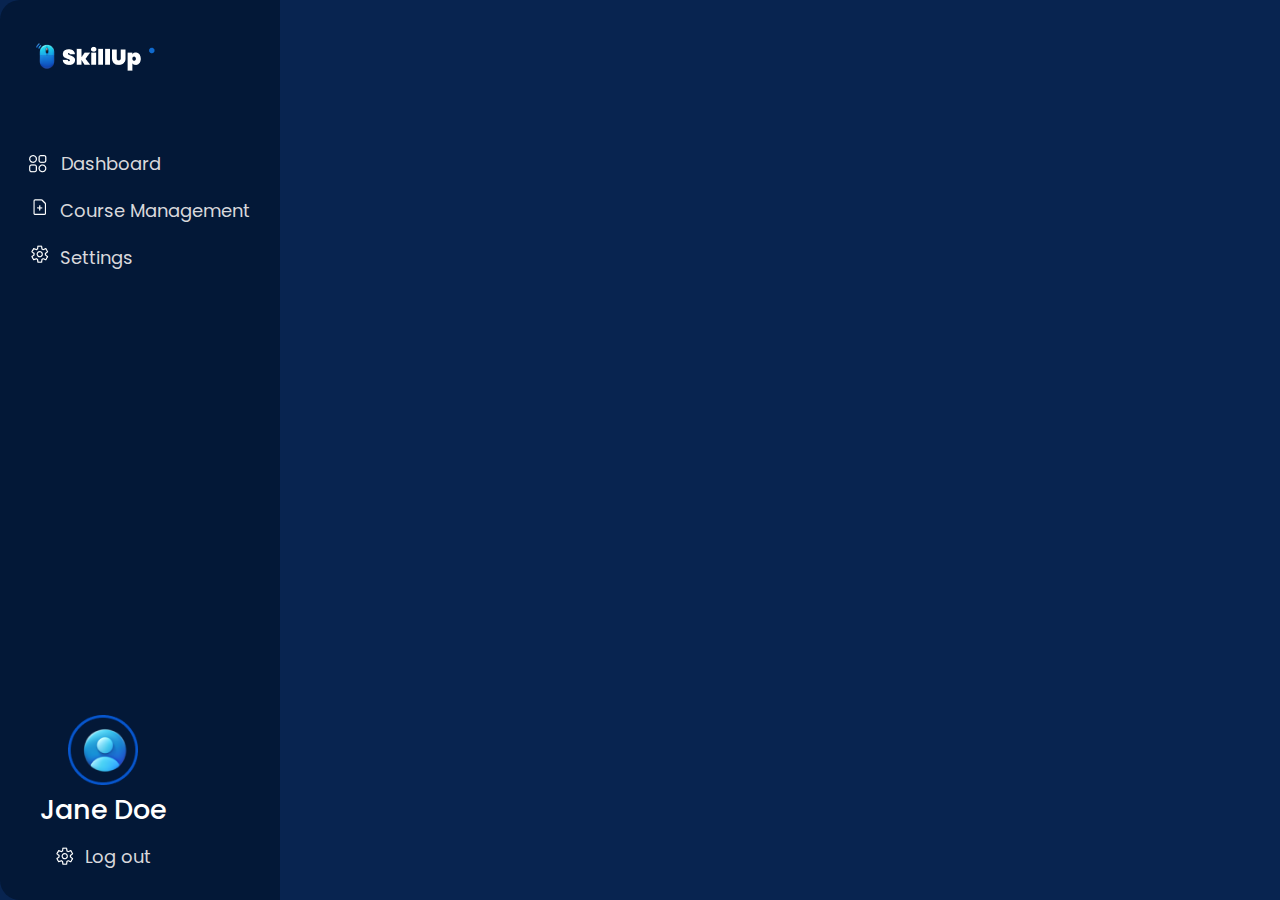
==== pages/coursemgt.html @ 4716b3bf "first commit" ====
<!DOCTYPE html>
<html lang="en">
<head>
    <meta charset="UTF-8">
    <meta name="viewport" content="width=device-width, initial-scale=1.0">
    <title>Course management</title>
    <link rel="stylesheet" href="../styles/coursemgt.css"/>
    <link rel="preconnect" href="https://fonts.googleapis.com">
    <link rel="preconnect" href="https://fonts.gstatic.com" crossorigin>
    <link href="https://fonts.googleapis.com/css2?family=Poppins:wght@200;300;400;500;600;700;800&family=Roboto&display=swap" rel="stylesheet">
</head>
<body>
    <div class="sidebar">
        <div>
        <img src="../assets/coursemgtassets/Logo.png" class="logoimage">
        </div>
            <ul>
              <li>
                <a href="#" class="da">
                  <img src="../assets/coursemgtassets/Folder.png" alt="dashboard" class="dash">Dashboard
                </a>
              </li>
              <li>
                <a href="#">
                  <img src="../assets/coursemgtassets/Add.png" alt="course management">Course Management
                </a>
              </li>
              <li>
                <a href="#">
                  <img src="../assets/coursemgtassets/Settings.png" alt="Image 3">Settings
                </a>
              </li>
            </ul>
            <div class="side-profile">
              <img src="../assets/coursemgtassets/User.png">
              <p>Jane Doe</p>
              <a href="#">
                <img src="../assets/coursemgtassets/Settings.png" alt="log out" class="log-out">Log out
              </a>
            </div>
          </div>
</body>
<script src="./course.js"></script>
</html>
---- styles/coursemgt.css ----
body {
    margin: 0;
    padding: 0;
    box-sizing: border-box;
    font-family: 'Poppins', sans-serif;
  }
 
  .logoimage{
    margin: auto;
    padding-left: 30px;
    padding-top: 40px;
  }

  .dash{
    margin-bottom: -7px;
    margin-left: -5px;
  }

  .sidebar ul {
    list-style: none;
    padding: 0;
    margin-top: 60px;
    margin-left: 20px;
  }
  .sidebar li {
    font-size: 18px;
    font-weight: 400;
    display: flex;
    align-items: center;
  }
  .sidebar li a {
    display: inline-block;
    padding: 10px;
    text-decoration: none;
    color: #D9D8DC;
  }
  .sidebar li img {
    display: inline-block;
    margin-right: 10px;
  }
  .content {
    margin-left: 200px;
    padding: 20px;
  }
  .sidebar li:hover {
    background: #197ED2;
    border-radius: 10px;
    width: 250px;
  }
  .sidebar li.active {
    background: #197ED2;
  }
.side-profile {
    text-align: center;
    position: absolute;
    bottom: 30px;
    left: 120px;
}

.side-profile img{
    width: 70px;
    height: 70px;
    margin-left: -80px;
}
.side-profile p{
    font-size: 27px;
    line-height: 36px;
    font-weight: 500;
    color: #FFFFFF;
    margin-left: -80px;
    margin-bottom: 15px;
}
.side-profile a{
    color: #D9D8DC;
    text-decoration: none;
    font-size: 18px;
}
.side-profile .log-out{
    width: 30px;
    height: 20px;
    padding-right: 10px;
    padding-top: 0px;
    margin-bottom: -3px;
}
.footer {
    margin-top: 20px;
    background: #00213C;
    position: fixed;
    bottom: 0px;
    width: 100%;
    height: 100px;
}

.footericon{
background: #0F2B55;
}

.footericon1{
    position: fixed;
    bottom: 10px;
    left: 50px;
}

.footericon2{
    position: fixed;
    bottom: 10px;
    left: 160px;
}

.footericon3{
    position: fixed;
    bottom: 10px;
    left: 270px;
}

.footericon4{
    position: fixed;
    bottom: 10px;
    left: 380px;
}

.footer img {
    margin-bottom: 10px;
    background: #0F2B55;
    border-radius: 7px;
    width: 50px;
    height: 50px;
}

.footer img:hover {
    background: #197ED2;
    border-radius: 7px;
    border-width: 200px;
}
.footer img.active {
    background: #197ED2;
}

/* mobile ---------------------------------------------------------------------------------------------------------*/
@media screen and (min-width:60px) and (max-width:768px){
    .sidebar{
        display: none;
        position: relative;
            top: 0;
            left: 0;
            width: 0;
}



}

/* laptop -----------------------------------------------------------------------------------------------------------*/
@media screen and (min-width:769px) and (max-width:3000px){

    body {
        margin: 0;
        padding: 0;
        box-sizing: border-box;
        font-family: 'Poppins', sans-serif;
      }    

    .footer{
        display: none;
    }

    .sidebar {
        position: fixed;
        top: 0;
        left: 0;
        width: 280px;
        height: 100%;
        background: #031837;
        border-bottom-left-radius: 20px;
        border-top-left-radius: 20px;
      }

      *{
        margin: 0px;
        padding: 0px;
        box-sizing: border-box;
    }
    
    body{
        background: #082450;
        margin-bottom: 70px;
    }
    
    .container{
        background: #082450;
        width: 100%;
        height: 100%;
        font-family: 'Poppins', sans-serif;
        color: #FFF;
    }

    .coursemgt{
        display: block;
        font-size: 29px;
        font-family: Poppins;
        font-weight: 500;
        margin-left: 38px;
        margin-top: 50px;
    }
    
    .skillup{
        display: none;
    }
    
    .bluedot{
        display: none;
    }
    
    .mouse{
        display: none;
    }
    
    .logo{
       display: none;
    }
    
    .user{
       display: none;
    }
    
    .notify{
        position: absolute;
        top: 48px;
        right: 60px;
        height: 50px;
        width: 50px;
    }
}
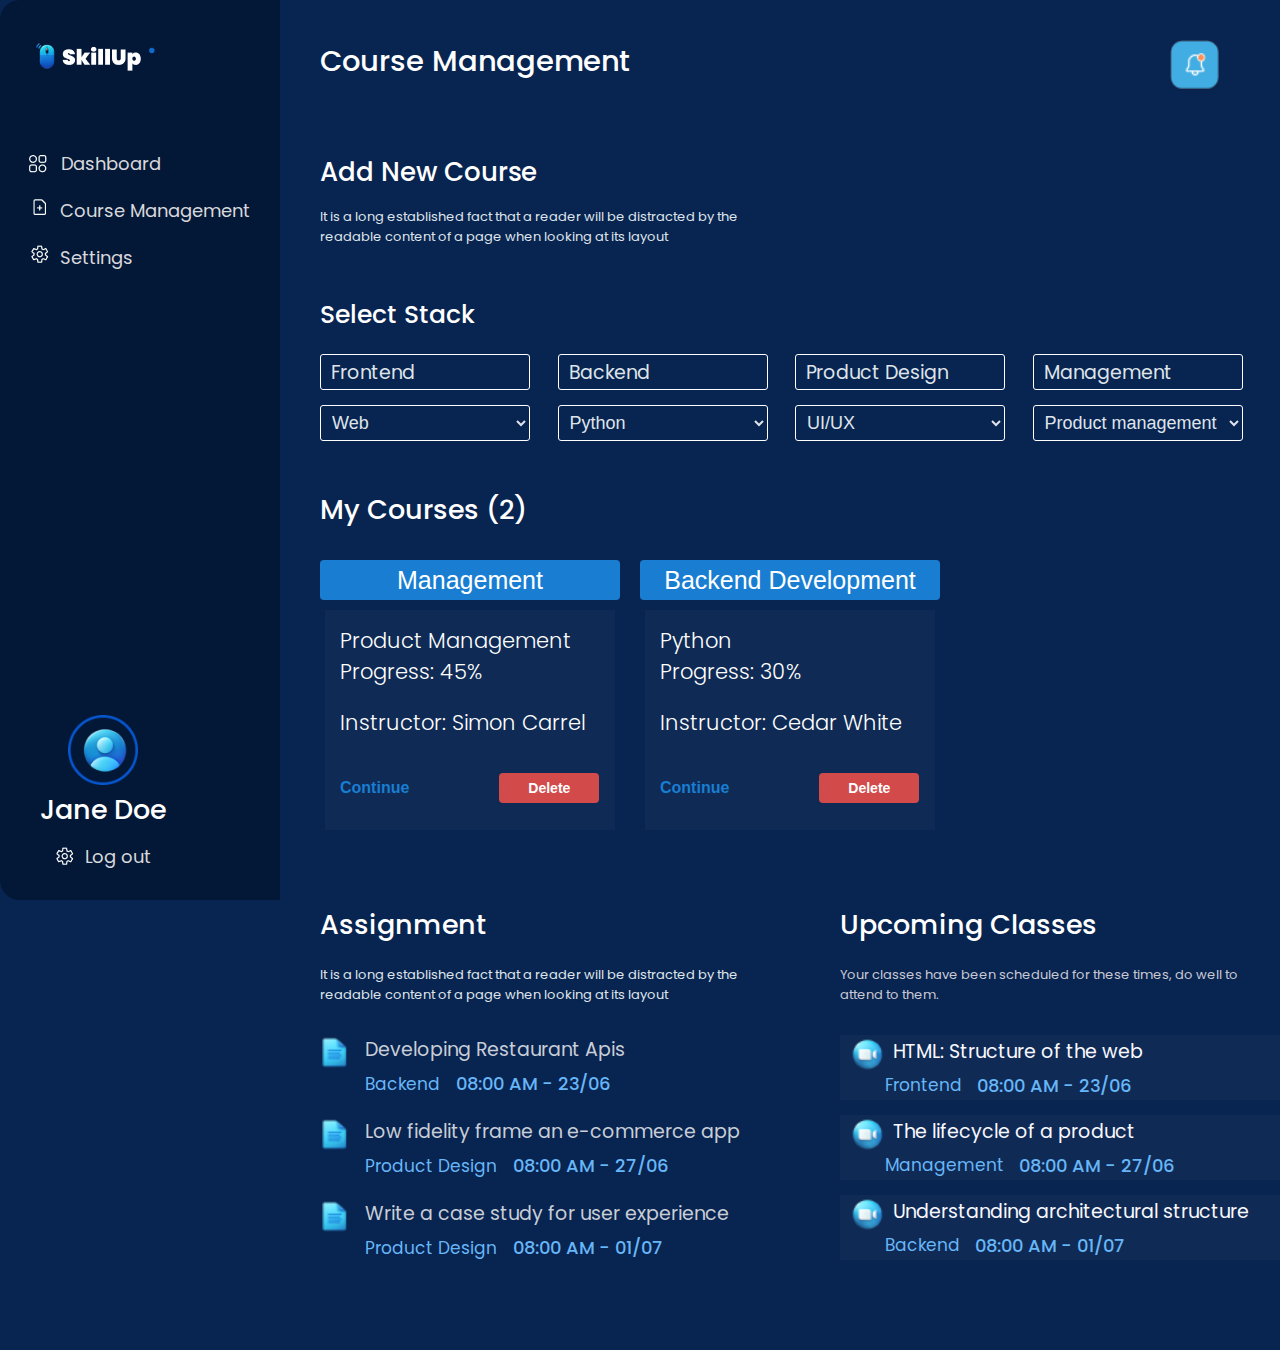
==== commit 9decd9ba: "made changes to dashboard and course management" ====
--- a/pages/coursemgt.html
+++ b/pages/coursemgt.html
@@ -16,12 +16,12 @@
         </div>
             <ul>
               <li>
-                <a href="#" class="da">
+                <a href="../pages/dashboard.html" class="da">
                   <img src="../assets/coursemgtassets/Folder.png" alt="dashboard" class="dash">Dashboard
                 </a>
               </li>
               <li>
-                <a href="#">
+                <a href="../pages/coursemgt.html">
                   <img src="../assets/coursemgtassets/Add.png" alt="course management">Course Management
                 </a>
               </li>
@@ -39,6 +39,135 @@
               </a>
             </div>
           </div>
+
+          <div class="container">
+            <div class="logo1">
+              <img src="../assets/coursemgtassets/Mouseall.png" class="mouse1"/><p class="skillup1">SkillUp <img src="../assets/coursemgtassets/Bluedot.png" class="bluedot1"/></p>
+          </div>
+          <img src="../assets/coursemgtassets/User.png" class="user1"/>
+            <img src="../assets/coursemgtassets/Notifyall.png" class="notify"/>
+            <p class="coursemgt">Course Management</p>
+            <p class="add">Add New Course</p>
+            <p class="itis">It is a long established fact that a reader will be
+              distracted by the readable content of a page when looking at its layout
+            </p>
+            <p class="select">Select Stack</p>
+            <div class="selectcon">
+                <div class="front1">
+                  <div class="frontend1" id="selectheaders"><p>Frontend</p></div>
+                  <div class="option1" id="option1">
+                    <select>
+                      <option value="004">Web</option>
+                      <option value="003">Mobile</option>
+                    </select></div>
+                </div>
+                <div class="back1">
+                  <div class="backend1" id="selectheaders"><p>Backend</p></div>
+                  <div class="option2" id="option1">
+                    <select>
+                      <option value="008">Python</option>
+                      <option value="007">Node js</option>
+                    </select></div>
+                </div>
+                <div class="pro1">
+                  <div class="product1" id="selectheaders"><p>Product Design</p></div>
+                  <div class="option3" id="option1">
+                    <select>
+                      <option value="001">UI/UX</option>
+                      <option value="002">Design Ops</option>
+                    </select></div>
+                </div>
+                <div class="man1">
+                  <div class="manage1" id="selectheaders"><p>Management</p></div>
+                  <div class="option4" id="option1">
+                    <select>
+                      <option value="005">Product management</option>
+                      <option value="006">Project management</option>
+                    </select></div>
+                </div>
+            </div>
+
+            <p class="my">My Courses (2)</p>
+
+            <div class="mycon">
+              <div class="mgt">
+                <button class="management"><p>Management</p></button>
+
+                <div class="promgtcon">
+                  <p class="p">Product Management</p>
+                  <p class="pr">Progress: 45%</p>
+                  <p class="instructor">Instructor: Simon Carrel</p>
+                  <div class="condel">
+                    <button class="continue">Continue</button>
+                    <button class="delete">Delete</button>
+                  </div>
+                </div>
+              </div>
+
+              <div class="back">
+                <button class="backend"><p>Backend Development</p></button>
+
+                <div class="backenddevcon">
+                  <p class="p">Python</p>
+                  <p class="pr">Progress: 30%</p>
+                  <p class="instructor">Instructor: Cedar White</p>
+                  <div class="condel">
+                    <button class="continue">Continue</button>
+                    <button class="delete">Delete</button>
+                  </div>
+                </div>
+              </div>
+            </div>
+
+            <div class="assignup">
+              <div class="assignmentcon">
+                  <p class="assignment">Assignment</p>
+                  <p class="itis">It is a long established fact that a reader will be
+                    distracted by the readable content of a page when looking at its layout
+                  </p>
+
+                  <div class="assigncon">
+                  <p class="assignmentbig"><img src="../assets/coursemgtassets/Document.png" class="doc"/>Developing Restaurant Apis</p>
+                  <p class="assignmentsmall">Backend <span class="time"> 08:00 AM - 23/06</span></p>
+                  
+                  <p class="assignmentbig"><img src="../assets/coursemgtassets/Document.png" class="doc"/>Low fidelity frame an e-commerce app</p>
+                  <p class="assignmentsmall">Product Design <span class="time"> 08:00 AM - 27/06</span></p>
+                 
+                  <p class="assignmentbig"><img src="../assets/coursemgtassets/Document.png" class="doc"/>Write a case study for user experience</p>
+                  <p class="assignmentsmall">Product Design <span class="time"> 08:00 AM - 01/07</span></p>
+                  </div>  
+              </div>
+
+              <d class="upcomingcon">
+                <p class="upcoming">Upcoming Classes</p>
+                <p class="your">Your classes have been scheduled for these times, do well to attend to them.
+                </p>
+
+                <div class="upcons">
+                <p class="upcomingbig"><img src="../assets/coursemgtassets/Zoom.png" class="zoom"/>HTML: Structure of the web</p>
+                <p class="upcomingsmall">Frontend <span class="time"> 08:00 AM - 23/06</span></p>
+                </div>
+
+                <div class="upcons">
+                <p class="upcomingbig"><img src="../assets/coursemgtassets/Zoom.png" class="zoom"/>The lifecycle of a product</p>
+                <p class="upcomingsmall">Management <span class="time"> 08:00 AM - 27/06</span></p>
+                </div>
+
+                <div class="upcons">
+                <p class="upcomingbig"><img src="../assets/coursemgtassets/Zoom.png" class="zoom"/>Understanding architectural structure</p>
+                <p class="upcomingsmall">Backend <span class="time"> 08:00 AM - 01/07</span></p>
+                </div>
+            </div>
+          </div>
+          </div>
+
+          <footer class="footer">
+            <img src="../assets/coursemgtassets/Rectangle 103.png"/>
+            <div class="footericon1"><a href="#"><img src="../assets/coursemgtassets/Folder.png" alt="dashboard"></div>
+            <div class="footericon2"><a href="#"><img src="../assets/coursemgtassets/Add.png" alt="course management"></div>
+            <div class="footericon3"><a href="#"><img src="../assets/coursemgtassets/Settings.png" alt="settings"></div>
+            <div class="footericon4"><a href="#"><img src="../assets/coursemgtassets/Onoff.png" alt="log out"></div>
+          </footer>
 </body>
 <script src="./course.js"></script>
 </html>--- a/styles/coursemgt.css
+++ b/styles/coursemgt.css
@@ -1,170 +1,36 @@
-body {
-    margin: 0;
-    padding: 0;
-    box-sizing: border-box;
-    font-family: 'Poppins', sans-serif;
-  }
- 
-  .logoimage{
-    margin: auto;
-    padding-left: 30px;
-    padding-top: 40px;
-  }
-
-  .dash{
-    margin-bottom: -7px;
-    margin-left: -5px;
-  }
-
-  .sidebar ul {
-    list-style: none;
-    padding: 0;
-    margin-top: 60px;
-    margin-left: 20px;
-  }
-  .sidebar li {
-    font-size: 18px;
-    font-weight: 400;
-    display: flex;
-    align-items: center;
-  }
-  .sidebar li a {
-    display: inline-block;
-    padding: 10px;
-    text-decoration: none;
-    color: #D9D8DC;
-  }
-  .sidebar li img {
-    display: inline-block;
-    margin-right: 10px;
-  }
-  .content {
-    margin-left: 200px;
-    padding: 20px;
-  }
-  .sidebar li:hover {
-    background: #197ED2;
-    border-radius: 10px;
-    width: 250px;
-  }
-  .sidebar li.active {
-    background: #197ED2;
-  }
-.side-profile {
-    text-align: center;
-    position: absolute;
-    bottom: 30px;
-    left: 120px;
-}
-
-.side-profile img{
-    width: 70px;
-    height: 70px;
-    margin-left: -80px;
-}
-.side-profile p{
-    font-size: 27px;
-    line-height: 36px;
-    font-weight: 500;
-    color: #FFFFFF;
-    margin-left: -80px;
-    margin-bottom: 15px;
-}
-.side-profile a{
-    color: #D9D8DC;
-    text-decoration: none;
-    font-size: 18px;
-}
-.side-profile .log-out{
-    width: 30px;
-    height: 20px;
-    padding-right: 10px;
-    padding-top: 0px;
-    margin-bottom: -3px;
-}
-.footer {
-    margin-top: 20px;
-    background: #00213C;
-    position: fixed;
-    bottom: 0px;
-    width: 100%;
-    height: 100px;
-}
-
-.footericon{
-background: #0F2B55;
-}
-
-.footericon1{
-    position: fixed;
-    bottom: 10px;
-    left: 50px;
-}
-
-.footericon2{
-    position: fixed;
-    bottom: 10px;
-    left: 160px;
-}
-
-.footericon3{
-    position: fixed;
-    bottom: 10px;
-    left: 270px;
-}
-
-.footericon4{
-    position: fixed;
-    bottom: 10px;
-    left: 380px;
-}
-
-.footer img {
-    margin-bottom: 10px;
-    background: #0F2B55;
-    border-radius: 7px;
-    width: 50px;
-    height: 50px;
-}
-
-.footer img:hover {
-    background: #197ED2;
-    border-radius: 7px;
-    border-width: 200px;
-}
-.footer img.active {
-    background: #197ED2;
-}
-
-/* mobile ---------------------------------------------------------------------------------------------------------*/
-@media screen and (min-width:60px) and (max-width:768px){
-    .sidebar{
-        display: none;
-        position: relative;
-            top: 0;
-            left: 0;
-            width: 0;
-}
-
-
-
-}
-
-/* laptop -----------------------------------------------------------------------------------------------------------*/
-@media screen and (min-width:769px) and (max-width:3000px){
-
-    body {
-        margin: 0;
-        padding: 0;
+   *{
+        margin: 0px;
+        padding: 0px;
         box-sizing: border-box;
+    }
+    
+    body{
+        background: #082450;
+        margin-bottom: 70px;
         font-family: 'Poppins', sans-serif;
-      }    
-
-    .footer{
-        display: none;
-    }
-
-    .sidebar {
+    }
+    
+    .container{
+        background: #082450;
+        width: 100%;
+        height: 100%;
+        font-family: 'Poppins', sans-serif;
+        color: #FFF;
+        padding-left: 320px;
+    }
+    
+      .logoimage{
+        margin: auto;
+        padding-left: 30px;
+        padding-top: 40px;
+      }
+    
+      .dash{
+        margin-bottom: -7px;
+        margin-left: -5px;
+      }
+
+      .sidebar {
         position: fixed;
         top: 0;
         left: 0;
@@ -174,60 +40,836 @@
         border-bottom-left-radius: 20px;
         border-top-left-radius: 20px;
       }
-
-      *{
+    
+      .sidebar ul {
+        list-style: none;
+        padding: 0;
+        margin-top: 60px;
+        margin-left: 20px;
+      }
+      .sidebar li {
+        font-size: 18px;
+        font-weight: 400;
+        display: flex;
+        align-items: center;
+      }
+      .sidebar li a {
+        display: inline-block;
+        padding: 10px;
+        text-decoration: none;
+        color: #D9D8DC;
+      }
+      .sidebar li img {
+        display: inline-block;
+        margin-right: 10px;
+      }
+      .sidebar li:hover {
+        background: #197ED2;
+        border-radius: 10px;
+        width: 250px;
+      }
+      .sidebar li.active {
+        background: #197ED2;
+      }
+    .side-profile {
+        text-align: center;
+        position: absolute;
+        bottom: 30px;
+        left: 120px;
+    }
+    
+    .side-profile img{
+        width: 70px;
+        height: 70px;
+        margin-left: -80px;
+    }
+    .side-profile p{
+        font-size: 27px;
+        line-height: 36px;
+        font-weight: 500;
+        color: #FFFFFF;
+        margin-left: -80px;
+        margin-bottom: 15px;
+    }
+    .side-profile a{
+        color: #D9D8DC;
+        text-decoration: none;
+        font-size: 18px;
+    }
+    .side-profile .log-out{
+        width: 30px;
+        height: 20px;
+        padding-right: 10px;
+        padding-top: 0px;
+        margin-bottom: -3px;
+    }
+
+    .footer{
+        display: none;
+    }
+    
+    .skillup{
+        display: none;
+    }
+    
+    .bluedot{
+        display: none;
+    }
+    
+    .mouse{
+        display: none;
+    }
+    
+    .logo{
+       display: none;
+    }
+    
+    .user{
+       display: none;
+    }
+
+
+    .logoimage1{
+        display: none;
+    }
+    .user1{
+        display: none;
+    }
+
+    .skillup1{
+        display: none;
+    }
+    
+    .bluedot1{
+       display: none;
+    }
+    
+    .mouse1{
+        display: none;
+    }
+    
+    .logo1{
+        display: none;
+    }
+    
+    .notify{
+        position: absolute;
+        top: 40px;
+        right: 60px;
+        height: 50px;
+        width: 50px;
+    }
+
+    .coursemgt{
+        display: block;
+        font-size: 29px;
+        font-weight: 500;
+        margin-top: 40px;
+    }
+
+    .add{
+        font-size: 26px;
+        font-weight: 500;
+        margin-top: 70px;
+    }
+
+    .select{
+        display: block;
+        font-size: 25px;
+        font-weight: 500;
+        margin-top: 29px;
+        margin-bottom: 20px;
+    }
+
+    #selectheaders{
+        width: 210px;
+        height: 36px;
+        border-radius: 3px;
+        border: 1px solid #FFF;
+        font-size: 19px;
+        font-weight: 400;
+        color: #DFE4EB;
+        display: flex;
+        align-items: center;
+        padding-left: 10px;
+    }
+
+    .selectcon{
+        display: grid;
+        grid-template-columns: 1fr 1fr 1fr 1fr;
+        width: 950px;
+    }
+
+    #option1{
+        display: flex;
+        width: 210px;
+        height: 35px;
+        border-radius: 3px;
+        margin-top: 15px;
+        margin-bottom: 40px;
+    }
+
+    select{
+        width: 210px;
+        height: 36px;
+        background: #082450;
+        border: 1px solid #FFF;
+        color: #DFE4EB;
+        border-radius: 3px;
+        font-size: 18px;
+        font-weight: 100;
+        padding-left: 7px;
+    }
+
+    .my{
+        font-size: 27px;
+        font-weight: 500;
+        margin-top: 10px;
+    }
+
+    .mycon{
+        display: flex;
+        gap: 20px;
+    }
+
+    .management{
+        width: 300px;
+        height: 40px;
+        border-radius: 4px;
+        background: #197ED2;
+        font-size: 25px;
+        font-weight: 500;
+        color: #FFF;
+        border: none;
+        margin-top: 30px;
+    }
+
+    .backend{
+        width: 300px;
+        height: 40px;
+        border-radius: 4px;
+        background: #197ED2;
+        font-size: 25px;
+        font-weight: 500;
+        color: #FFF;
+        border: none;
+        margin-top: 30px;
+    }
+
+    .promgtcon{
+        width: 290px;
+        height: 220px;
+        background: #0F2B55;
+        margin-left: 5px;
+        font-size: 21px;
+        font-weight: 300;
+        padding-left: 15px;
+        padding-top: 15px;
+        color: #FFF;
+        margin-top: 10px;
+    }
+
+    .backenddevcon{
+        width: 290px;
+        height: 220px;
+        background: #0F2B55;
+        margin-left: 5px;
+        font-size: 21px;
+        font-weight: 300;
+        padding-left: 15px;
+        padding-top: 15px;
+        color: #FFF;
+        margin-top: 10px;
+    }
+
+    .instructor{
+        margin-top: 20px;
+    }
+
+    .condel{
+        display: flex;
+        gap: 80px;
+        margin-top: 35px;
+        margin-right: 0px;
+    }
+
+    .continue{
+        color: #197ED2;
+        font-size: 16px;
+        font-weight: 600;
+        border: none;
+        background: #0F2B55;
+    }
+
+    .delete{
+        color: #FFF;
+        font-size: 14px;
+        font-weight: 600;
+        border-radius: 4px;
+        background: #D24A4A;
+        border: none;
+        border-radius: 4px;
+        width: 100px;
+        height: 30px;
+        margin-left: 10px;
+    }
+
+    .assignmentcon{
+        width: 465px;
+        height: 360px;
+    border-radius: 12px;
+    border: none;
+    margin-top: 45px;
+    margin-left: 0px;
+    }
+
+    .assignment{
+        font-size: 27px;
+        font-weight: 500;
+        margin-left: 0px;
+        margin-top: 30px;
+        margin-bottom: 20px;
+    }
+
+    .upcoming{
+        font-size: 27px;
+        font-weight: 500;
+        margin-left: 0px;
+        margin-top: 75px;
+    }
+
+    .doc{
+        height: 35px;
+        width: 60px;
+    }
+    
+    .upcomingbig{
+    flex-shrink: 0;
+    color:#F9F8FF;
+    font-size: 19px;
+    margin-left: 10px;
+    display: flex;
+    }
+    
+    .upcomingsmall{
+        margin-left: 45px;
+        display: flex;
+    align-items: center;
+    font-size: 17px;
+    color: #67B6F8;
+    }
+
+    .zoom{
+        margin-right: 8px;
+        width: 35px;
+        height: 35px;
+    }
+
+    .assignmentbig{
+        flex-shrink: 0;
+        color: rgba(255, 255, 255, 0.78);
+        font-size: 19px;
+        margin-left: 10px;
+        display: flex;
+        }
+        
+        .assignmentsmall{
+            margin-left: 70px;
+            display: flex;
+        align-items: center;
+        gap: 6.261px;
+        font-size: 17px;
+        color: #67B6F8;
+        margin-bottom: 20px;
+        }
+
+    .your{
+        font-size: 13px;
+        width: 440px;
+    height: 40px;
+    color: #C9C9D4;
+    font-size: 13px;
+    margin-top: 5px;
+    text-align: left;
+    margin-bottom: 15px;
+    }
+
+    .itis{
+        width: 450px;
+        height: 60px;
+        color: #C9C9D4;
+        font-size: 13px;
+        margin-top: 10px;
+        text-align: left;
+        margin-bottom: 10px;
+        color: #DFE4EB;
+        margin-top: 15px;
+        }
+    
+    .time{
+        font-weight: 500;
+        margin-left: 15px;
+        font-size: 18px;
+    }
+
+    .assigncon .time{
+        margin-left: 10px;
+    }
+
+    .assignup{
+        display: flex;
+        gap: 60px;
+    }
+
+    .upcons{
+        background: #0F2B55;
+        height: 65px;
+        display: flex;
+        flex-direction: column;
+        justify-content: center;
+    }
+
+    .upcomingcon{
+        display: flex;
+        flex-direction: column;
+        gap: 15px;
+        margin-bottom: 20px;
+        margin-left: 0px;
+    }
+
+    .assigncon{
+        margin-left: -25px;
+    }
+
+/* mobile ---------------------------------------------------------------------------------------------------------*/
+@media screen and (min-width:1px) and (max-width:425px){
+*{
+    margin: 0px;
+    padding: 0px;
+    box-sizing: border-box;
+}
+
+body{
+    background: #031837;
+    background: red;
+    width: 100%;
+}
+
+.container{
+    background: #031837;
+    width: 100%;
+    height: 100%;
+    font-family: 'Poppins', sans-serif;
+    color: #FFF;
+    padding-left: 15px;
+    padding-bottom: 100px;
+    overflow-x: hidden;
+}
+
+.sidebar{
+    display: none;
+}
+
+.skillup1{
+    font-size: 26px;
+    font-weight: 800;
+    position: absolute;
+    top: 41px;
+    left: 45px;
+    display: block;
+}
+
+.bluedot1{
+    position: absolute;
+    top: 6px;
+    left: 104px;
+    width: 8.478px;
+    height: 8.478px;
+    display: block;
+}
+
+.mouse1{
+    width: 40px;
+    height: 40px;
+    display: block;
+    margin-left: -25px;
+}
+
+.logo1{
+    display: flex;
+    align-items: center;
+    width: 155px;
+    padding: 38px 9px 0px 0px;
+    margin-left: 15px;
+    gap: 3.913px;
+}
+
+.user1{
+    position: absolute;
+    top: 35px;
+    right: 95px;
+    height: 50px;
+    width: 50px;
+    display: block;
+}
+
+.notify{
+    position: absolute;
+    top: 35px;
+    right: 10px;
+    height: 50px;
+    width: 50px;
+}
+
+.coursemgt{
+    display: block;
+    font-size: 29px;
+    font-weight: 500;
+    margin-top: 90px;
+    width: 80%;
+}
+
+.footer{
+    margin-top: 20px;
+    background: #00213C;
+    position: fixed;
+    bottom: 0px;
+    width: 100%;
+    height: 100px;
+    overflow-x: hidden;
+    margin-right: 0px;
+    margin-left: 0px;
+    display: flex;
+    justify-content: space-around;
+    align-items: center;
+}
+
+.footericon{
+background: #0F2B55;
+}
+
+.footer img {
+    background: #0F2B55;
+    border-radius: 7px;
+    width: 40px;
+    height: 40px;
+    margin-left: -20px;
+}
+
+.footer img:hover {
+    background: #197ED2;
+    border-radius: 7px;
+    border-width: 200px;
+}
+.footer img.active {
+    background: #197ED2;
+}
+
+
+.add{
+    margin-top: 30px;
+    width: 60%;
+}
+
+.itis{
+    width: 100%;
+    height: 60px;
+    color: #C9C9D4;
+    font-size: 13px;
+    margin-top: 10px;
+    text-align: left;
+    margin-bottom: 10px;
+    color: #DFE4EB;
+    margin-top: 15px;
+    }
+
+.select{
+    width: 40%;
+}
+
+.selectcon{
+    display: grid;
+    grid-template-columns: 1fr;
+    width: 100%;
+    margin: auto;
+}
+
+#selectheaders{
+    width: 70%;
+    height: 36px;
+    border-radius: 3px;
+    border: 1px solid #FFF;
+    font-size: 19px;
+    font-weight: 400;
+    color: #DFE4EB;
+    display: flex;
+    align-items: center;
+    padding-left: 10px;
+}
+
+select{
+    background: #031837;
+    width: 100%;
+}
+
+#option1{
+    display: flex;
+    width: 70%;
+    height: 35px;
+    border-radius: 3px;
+    margin-top: 15px;
+    margin-bottom: 40px;
+}
+
+.my{
+    margin-top: 20px;
+}
+
+.mycon{
+    margin: auto;
+    display: grid;
+    grid-template-columns: 1fr;
+    width: 100%;
+}
+
+.management{
+    width: 85%;
+    height: 40px;
+    border-radius: 4px;
+    background: #197ED2;
+    font-size: 25px;
+    font-weight: 500;
+    color: #FFF;
+    border: none;
+    margin-top: 30px;
+}
+
+.backend{
+    width: 85%;
+    height: 40px;
+    border-radius: 4px;
+    background: #197ED2;
+    font-size: 25px;
+    font-weight: 500;
+    color: #FFF;
+    border: none;
+    margin-top: 30px;
+}
+
+.promgtcon{
+    width: 80%;
+    height: 200px;
+    background: #0F2B55;
+    margin-left: 10px;
+    font-size: 21px;
+    font-weight: 300;
+    padding-left: 15px;
+    padding-top: 15px;
+    color: #FFF;
+    margin-top: 10px;
+}
+
+.backenddevcon{
+    width: 80%;
+    height: 200px;
+    background: #0F2B55;
+    margin-left: 10px;
+    font-size: 21px;
+    font-weight: 300;
+    padding-left: 15px;
+    padding-top: 15px;
+    color: #FFF;
+    margin-top: 10px;
+}
+
+.condel{
+    display: flex;
+    gap: 80px;
+    margin-top: 35px;
+    margin-right: 18px;
+    justify-content: space-between;
+}
+
+.assignment{
+    width: 50%;
+}
+
+.assignup{
+    display: block;
+}
+
+.upcomingcon{
+    margin-left: 0px;
+    margin-top: -50px;
+    width: 100%;
+}
+
+.upcons{
+   width: 450px;
+   height: 80px;
+   width: 98%;
+}
+
+.assignmentcon{
+margin-top: 60px;
+width: 100%;
+height: 100%;
+}
+
+.your{
+    width: 100%;
+}
+}
+
+/* tablet ---------------------------------------------------------------------------------------------------------*/
+@media screen and (min-width:426px) and (max-width:768px){
+    *{
         margin: 0px;
         padding: 0px;
         box-sizing: border-box;
     }
     
     body{
-        background: #082450;
-        margin-bottom: 70px;
+        background: #031837;
     }
     
     .container{
-        background: #082450;
+        background: #031837;
         width: 100%;
         height: 100%;
         font-family: 'Poppins', sans-serif;
         color: #FFF;
-    }
-
-    .coursemgt{
-        display: block;
-        font-size: 29px;
-        font-family: Poppins;
-        font-weight: 500;
-        margin-left: 38px;
-        margin-top: 50px;
+        padding-left: 20px;
+        padding-bottom: 100px;
+    }
+    
+    .sidebar{
+        display: none;
     }
     
     .skillup{
-        display: none;
+        font-size: 26px;
+        font-weight: 800;
+        position: absolute;
+        top: 41px;
+        left: 55px;
     }
     
     .bluedot{
-        display: none;
+        position: absolute;
+        top: 6px;
+        left: 104px;
+        width: 8.478px;
+        height: 8.478px;
+        flex-shrink: 0;
     }
     
     .mouse{
-        display: none;
+        width: 40px;
+        height: 40px;
     }
     
     .logo{
-       display: none;
+        display: flex;
+        align-items: center;
+        width: 155px;
+        padding: 38px 9px 0px 0px;
+        margin-left: 15px;
+        gap: 3.913px;
     }
     
     .user{
-       display: none;
+        position: absolute;
+        top: 34px;
+        right: 1px;
+        height: 50px;
+        width: 50px;
     }
     
     .notify{
         position: absolute;
-        top: 48px;
-        right: 60px;
+        top: 35px;
+        right: 20px;
         height: 50px;
         width: 50px;
     }
-}+    
+    .footer{
+        margin-top: 20px;
+        background: #00213C;
+        position: fixed;
+        bottom: 0px;
+        width: 100%;
+        height: 100px;
+        overflow-x: hidden;
+        margin-right: 0px;
+        margin-left: 0px;
+        display: flex;
+        justify-content: space-around;
+        align-items: center;
+    }
+    
+    .footericon{
+    background: #0F2B55;
+    }
+    
+    .footer img {
+        background: #0F2B55;
+        border-radius: 7px;
+        width: 40px;
+        height: 40px;
+        margin-left: -20px;
+    }
+    
+    .footer img:hover {
+        background: #197ED2;
+        border-radius: 7px;
+        border-width: 200px;
+    }
+    .footer img.active {
+        background: #197ED2;
+    }
+    
+
+    .add{
+        margin-top: 30px;
+    }
+    
+    .my{
+        margin-top: 20px;
+    }
+    
+    select{
+        background: #031837;
+    }
+    
+    
+    .assignup{
+        display: block;
+    }
+    
+    .upcomingcon{
+        margin-left: 0px;
+        margin-top: -70px;
+    }
+    
+    .upcons{
+       width: 480px;
+    }
+    
+    .mycon{
+        display: grid;
+        grid-template-columns: 1fr 1fr;
+        width: 500px;
+    }
+    
+    .selectcon{
+        display: grid;
+        grid-template-columns: 1fr 1fr 1fr;
+        width: 700px;
+    }
+    
+    .assignmentcon{
+    margin-top: 100px;
+    }
+    }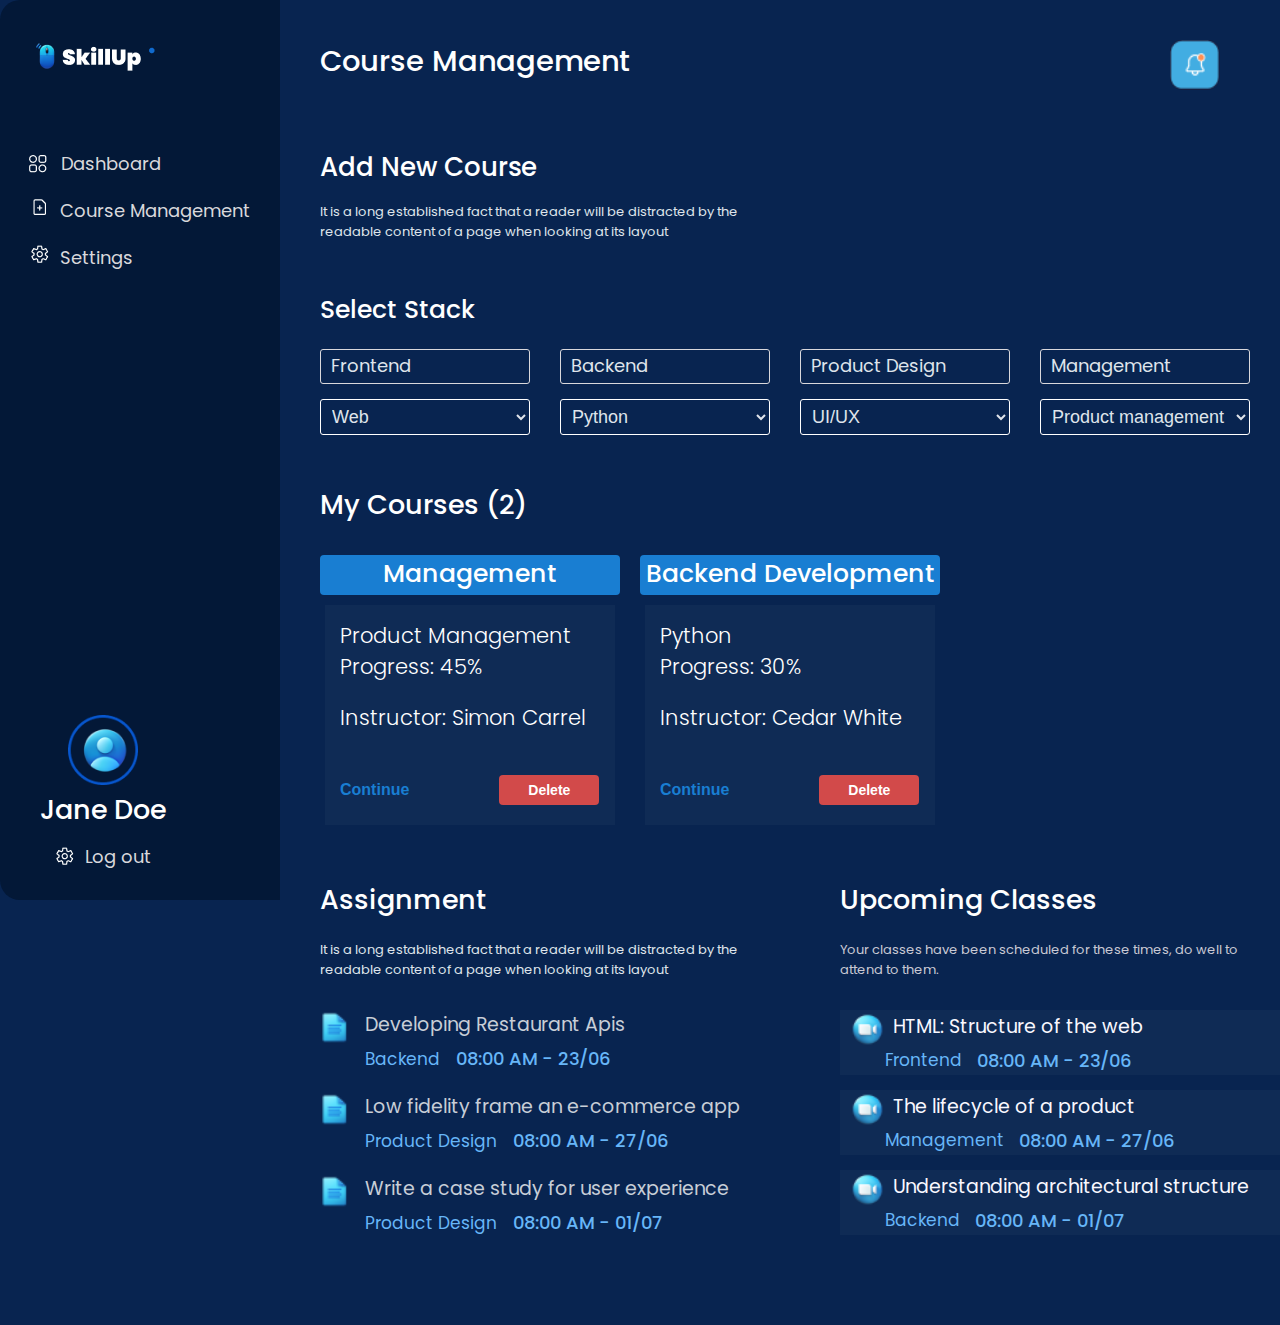
==== commit 5a8079f9: "made changes to course management" ====
--- a/pages/coursemgt.html
+++ b/pages/coursemgt.html
@@ -26,15 +26,15 @@
                 </a>
               </li>
               <li>
-                <a href="#">
+                <a href="../pages/settings.html">
                   <img src="../assets/coursemgtassets/Settings.png" alt="Image 3">Settings
                 </a>
               </li>
             </ul>
             <div class="side-profile">
               <img src="../assets/coursemgtassets/User.png">
-              <p>Jane Doe</p>
-              <a href="#">
+              <p class="userr">Jane Doe</p>
+              <a href="../index.html">
                 <img src="../assets/coursemgtassets/Settings.png" alt="log out" class="log-out">Log out
               </a>
             </div>
@@ -52,51 +52,49 @@
               distracted by the readable content of a page when looking at its layout
             </p>
             <p class="select">Select Stack</p>
-            <div class="selectcon">
-                <div class="front1">
-                  <div class="frontend1" id="selectheaders"><p>Frontend</p></div>
-                  <div class="option1" id="option1">
-                    <select>
-                      <option value="004">Web</option>
-                      <option value="003">Mobile</option>
-                    </select></div>
-                </div>
-                <div class="back1">
-                  <div class="backend1" id="selectheaders"><p>Backend</p></div>
-                  <div class="option2" id="option1">
-                    <select>
-                      <option value="008">Python</option>
-                      <option value="007">Node js</option>
-                    </select></div>
-                </div>
-                <div class="pro1">
-                  <div class="product1" id="selectheaders"><p>Product Design</p></div>
-                  <div class="option3" id="option1">
-                    <select>
-                      <option value="001">UI/UX</option>
-                      <option value="002">Design Ops</option>
-                    </select></div>
-                </div>
-                <div class="man1">
-                  <div class="manage1" id="selectheaders"><p>Management</p></div>
-                  <div class="option4" id="option1">
-                    <select>
-                      <option value="005">Product management</option>
-                      <option value="006">Project management</option>
-                    </select></div>
-                </div>
-            </div>
+
+            <div class="stack">
+            <div class="stack-div">
+                        <label for="" class="front" id="tim">Frontend</label>
+                        <select name="" id="stackoption">
+                            <option value="004">Web</option>
+                            <option value="003">Mobile</option>
+                        </select>
+                    </div>
+                    <div class="stack-div">
+                        <label for="" class="ba" id="tim">Backend</label>
+                        <select name="" id="stackoption">
+                          <option value="008">Python</option>
+                          <option value="007">Node js</option>
+                        </select>
+                    </div>
+                    <div class="stack-div">
+                        <label for="" class="design" id="tim">Product Design</label>
+                        <select name="" id="stackoption">
+                            <option value="001">UI/UX</option>
+                            <option value="002">Design Ops</option>
+                        </select>
+                    </div>
+                    <div class="stack-div">
+                        <label for="" class="ma" id="tim">Management</label>
+                        <select name="" id="stackoption">
+                          <option value="005">Product management</option>
+                          <option value="006">Project management</option>
+                        </select>
+                    </div>
+                    </div>
 
             <p class="my">My Courses (2)</p>
 
-            <div class="mycon">
-              <div class="mgt">
-                <button class="management"><p>Management</p></button>
-
+            <section class="mycon">
+              <div class="mgtback">
+                <h6 class="management">Management</h6>
+                <div class="assess">
                 <div class="promgtcon">
                   <p class="p">Product Management</p>
                   <p class="pr">Progress: 45%</p>
                   <p class="instructor">Instructor: Simon Carrel</p>
+                </div>
                   <div class="condel">
                     <button class="continue">Continue</button>
                     <button class="delete">Delete</button>
@@ -104,20 +102,21 @@
                 </div>
               </div>
 
-              <div class="back">
-                <button class="backend"><p>Backend Development</p></button>
-
-                <div class="backenddevcon">
+              <div class="mgtback">
+                <h6 class="backend">Backend Development</h6>
+                <div class="assess">
+                <div class="promgtcon">
                   <p class="p">Python</p>
                   <p class="pr">Progress: 30%</p>
                   <p class="instructor">Instructor: Cedar White</p>
+                </div>
                   <div class="condel">
                     <button class="continue">Continue</button>
                     <button class="delete">Delete</button>
                   </div>
                 </div>
               </div>
-            </div>
+            </section>
 
             <div class="assignup">
               <div class="assignmentcon">
@@ -163,11 +162,11 @@
 
           <footer class="footer">
             <img src="../assets/coursemgtassets/Rectangle 103.png"/>
-            <div class="footericon1"><a href="#"><img src="../assets/coursemgtassets/Folder.png" alt="dashboard"></div>
-            <div class="footericon2"><a href="#"><img src="../assets/coursemgtassets/Add.png" alt="course management"></div>
-            <div class="footericon3"><a href="#"><img src="../assets/coursemgtassets/Settings.png" alt="settings"></div>
-            <div class="footericon4"><a href="#"><img src="../assets/coursemgtassets/Onoff.png" alt="log out"></div>
+            <div class="footericon1"><a href="../pages/dashboard.html"><img src="../assets/coursemgtassets/Folder.png" alt="dashboard"></div>
+            <div class="footericon2"><a href="../pages/coursemgt.html"><img src="../assets/coursemgtassets/Add.png" alt="course management"></div>
+            <div class="footericon3"><a href="../pages/settings.html"><img src="../assets/coursemgtassets/Settings.png" alt="settings"></div>
+            <div class="footericon4"><a href="../index.html"><img src="../assets/coursemgtassets/Onoff.png" alt="log out"></div>
           </footer>
 </body>
-<script src="./course.js"></script>
+<script src="../javascript/coursemgt.js"></script>
 </html>--- a/styles/coursemgt.css
+++ b/styles/coursemgt.css
@@ -1,448 +1,3 @@
-   *{
-        margin: 0px;
-        padding: 0px;
-        box-sizing: border-box;
-    }
-    
-    body{
-        background: #082450;
-        margin-bottom: 70px;
-        font-family: 'Poppins', sans-serif;
-    }
-    
-    .container{
-        background: #082450;
-        width: 100%;
-        height: 100%;
-        font-family: 'Poppins', sans-serif;
-        color: #FFF;
-        padding-left: 320px;
-    }
-    
-      .logoimage{
-        margin: auto;
-        padding-left: 30px;
-        padding-top: 40px;
-      }
-    
-      .dash{
-        margin-bottom: -7px;
-        margin-left: -5px;
-      }
-
-      .sidebar {
-        position: fixed;
-        top: 0;
-        left: 0;
-        width: 280px;
-        height: 100%;
-        background: #031837;
-        border-bottom-left-radius: 20px;
-        border-top-left-radius: 20px;
-      }
-    
-      .sidebar ul {
-        list-style: none;
-        padding: 0;
-        margin-top: 60px;
-        margin-left: 20px;
-      }
-      .sidebar li {
-        font-size: 18px;
-        font-weight: 400;
-        display: flex;
-        align-items: center;
-      }
-      .sidebar li a {
-        display: inline-block;
-        padding: 10px;
-        text-decoration: none;
-        color: #D9D8DC;
-      }
-      .sidebar li img {
-        display: inline-block;
-        margin-right: 10px;
-      }
-      .sidebar li:hover {
-        background: #197ED2;
-        border-radius: 10px;
-        width: 250px;
-      }
-      .sidebar li.active {
-        background: #197ED2;
-      }
-    .side-profile {
-        text-align: center;
-        position: absolute;
-        bottom: 30px;
-        left: 120px;
-    }
-    
-    .side-profile img{
-        width: 70px;
-        height: 70px;
-        margin-left: -80px;
-    }
-    .side-profile p{
-        font-size: 27px;
-        line-height: 36px;
-        font-weight: 500;
-        color: #FFFFFF;
-        margin-left: -80px;
-        margin-bottom: 15px;
-    }
-    .side-profile a{
-        color: #D9D8DC;
-        text-decoration: none;
-        font-size: 18px;
-    }
-    .side-profile .log-out{
-        width: 30px;
-        height: 20px;
-        padding-right: 10px;
-        padding-top: 0px;
-        margin-bottom: -3px;
-    }
-
-    .footer{
-        display: none;
-    }
-    
-    .skillup{
-        display: none;
-    }
-    
-    .bluedot{
-        display: none;
-    }
-    
-    .mouse{
-        display: none;
-    }
-    
-    .logo{
-       display: none;
-    }
-    
-    .user{
-       display: none;
-    }
-
-
-    .logoimage1{
-        display: none;
-    }
-    .user1{
-        display: none;
-    }
-
-    .skillup1{
-        display: none;
-    }
-    
-    .bluedot1{
-       display: none;
-    }
-    
-    .mouse1{
-        display: none;
-    }
-    
-    .logo1{
-        display: none;
-    }
-    
-    .notify{
-        position: absolute;
-        top: 40px;
-        right: 60px;
-        height: 50px;
-        width: 50px;
-    }
-
-    .coursemgt{
-        display: block;
-        font-size: 29px;
-        font-weight: 500;
-        margin-top: 40px;
-    }
-
-    .add{
-        font-size: 26px;
-        font-weight: 500;
-        margin-top: 70px;
-    }
-
-    .select{
-        display: block;
-        font-size: 25px;
-        font-weight: 500;
-        margin-top: 29px;
-        margin-bottom: 20px;
-    }
-
-    #selectheaders{
-        width: 210px;
-        height: 36px;
-        border-radius: 3px;
-        border: 1px solid #FFF;
-        font-size: 19px;
-        font-weight: 400;
-        color: #DFE4EB;
-        display: flex;
-        align-items: center;
-        padding-left: 10px;
-    }
-
-    .selectcon{
-        display: grid;
-        grid-template-columns: 1fr 1fr 1fr 1fr;
-        width: 950px;
-    }
-
-    #option1{
-        display: flex;
-        width: 210px;
-        height: 35px;
-        border-radius: 3px;
-        margin-top: 15px;
-        margin-bottom: 40px;
-    }
-
-    select{
-        width: 210px;
-        height: 36px;
-        background: #082450;
-        border: 1px solid #FFF;
-        color: #DFE4EB;
-        border-radius: 3px;
-        font-size: 18px;
-        font-weight: 100;
-        padding-left: 7px;
-    }
-
-    .my{
-        font-size: 27px;
-        font-weight: 500;
-        margin-top: 10px;
-    }
-
-    .mycon{
-        display: flex;
-        gap: 20px;
-    }
-
-    .management{
-        width: 300px;
-        height: 40px;
-        border-radius: 4px;
-        background: #197ED2;
-        font-size: 25px;
-        font-weight: 500;
-        color: #FFF;
-        border: none;
-        margin-top: 30px;
-    }
-
-    .backend{
-        width: 300px;
-        height: 40px;
-        border-radius: 4px;
-        background: #197ED2;
-        font-size: 25px;
-        font-weight: 500;
-        color: #FFF;
-        border: none;
-        margin-top: 30px;
-    }
-
-    .promgtcon{
-        width: 290px;
-        height: 220px;
-        background: #0F2B55;
-        margin-left: 5px;
-        font-size: 21px;
-        font-weight: 300;
-        padding-left: 15px;
-        padding-top: 15px;
-        color: #FFF;
-        margin-top: 10px;
-    }
-
-    .backenddevcon{
-        width: 290px;
-        height: 220px;
-        background: #0F2B55;
-        margin-left: 5px;
-        font-size: 21px;
-        font-weight: 300;
-        padding-left: 15px;
-        padding-top: 15px;
-        color: #FFF;
-        margin-top: 10px;
-    }
-
-    .instructor{
-        margin-top: 20px;
-    }
-
-    .condel{
-        display: flex;
-        gap: 80px;
-        margin-top: 35px;
-        margin-right: 0px;
-    }
-
-    .continue{
-        color: #197ED2;
-        font-size: 16px;
-        font-weight: 600;
-        border: none;
-        background: #0F2B55;
-    }
-
-    .delete{
-        color: #FFF;
-        font-size: 14px;
-        font-weight: 600;
-        border-radius: 4px;
-        background: #D24A4A;
-        border: none;
-        border-radius: 4px;
-        width: 100px;
-        height: 30px;
-        margin-left: 10px;
-    }
-
-    .assignmentcon{
-        width: 465px;
-        height: 360px;
-    border-radius: 12px;
-    border: none;
-    margin-top: 45px;
-    margin-left: 0px;
-    }
-
-    .assignment{
-        font-size: 27px;
-        font-weight: 500;
-        margin-left: 0px;
-        margin-top: 30px;
-        margin-bottom: 20px;
-    }
-
-    .upcoming{
-        font-size: 27px;
-        font-weight: 500;
-        margin-left: 0px;
-        margin-top: 75px;
-    }
-
-    .doc{
-        height: 35px;
-        width: 60px;
-    }
-    
-    .upcomingbig{
-    flex-shrink: 0;
-    color:#F9F8FF;
-    font-size: 19px;
-    margin-left: 10px;
-    display: flex;
-    }
-    
-    .upcomingsmall{
-        margin-left: 45px;
-        display: flex;
-    align-items: center;
-    font-size: 17px;
-    color: #67B6F8;
-    }
-
-    .zoom{
-        margin-right: 8px;
-        width: 35px;
-        height: 35px;
-    }
-
-    .assignmentbig{
-        flex-shrink: 0;
-        color: rgba(255, 255, 255, 0.78);
-        font-size: 19px;
-        margin-left: 10px;
-        display: flex;
-        }
-        
-        .assignmentsmall{
-            margin-left: 70px;
-            display: flex;
-        align-items: center;
-        gap: 6.261px;
-        font-size: 17px;
-        color: #67B6F8;
-        margin-bottom: 20px;
-        }
-
-    .your{
-        font-size: 13px;
-        width: 440px;
-    height: 40px;
-    color: #C9C9D4;
-    font-size: 13px;
-    margin-top: 5px;
-    text-align: left;
-    margin-bottom: 15px;
-    }
-
-    .itis{
-        width: 450px;
-        height: 60px;
-        color: #C9C9D4;
-        font-size: 13px;
-        margin-top: 10px;
-        text-align: left;
-        margin-bottom: 10px;
-        color: #DFE4EB;
-        margin-top: 15px;
-        }
-    
-    .time{
-        font-weight: 500;
-        margin-left: 15px;
-        font-size: 18px;
-    }
-
-    .assigncon .time{
-        margin-left: 10px;
-    }
-
-    .assignup{
-        display: flex;
-        gap: 60px;
-    }
-
-    .upcons{
-        background: #0F2B55;
-        height: 65px;
-        display: flex;
-        flex-direction: column;
-        justify-content: center;
-    }
-
-    .upcomingcon{
-        display: flex;
-        flex-direction: column;
-        gap: 15px;
-        margin-bottom: 20px;
-        margin-left: 0px;
-    }
-
-    .assigncon{
-        margin-left: -25px;
-    }
-
-/* mobile ---------------------------------------------------------------------------------------------------------*/
-@media screen and (min-width:1px) and (max-width:425px){
 *{
     margin: 0px;
     padding: 0px;
@@ -450,9 +5,748 @@
 }
 
 body{
+    background: #082450;
+    margin-bottom: 70px;
+    font-family: 'Poppins', sans-serif;
+}
+
+.container{
+    background: #082450;
+    width: 100%;
+    height: 100%;
+    font-family: 'Poppins', sans-serif;
+    color: #FFF;
+    padding-left: 320px;
+}
+
+  .logoimage{
+    margin: auto;
+    padding-left: 30px;
+    padding-top: 40px;
+  }
+
+  .dash{
+    margin-bottom: -7px;
+    margin-left: -5px;
+  }
+
+  .sidebar {
+    position: fixed;
+    top: 0;
+    left: 0;
+    width: 280px;
+    height: 100%;
     background: #031837;
-    background: red;
-    width: 100%;
+    border-bottom-left-radius: 20px;
+    border-top-left-radius: 20px;
+  }
+
+  .sidebar ul {
+    list-style: none;
+    padding: 0;
+    margin-top: 60px;
+    margin-left: 20px;
+  }
+  .sidebar li {
+    font-size: 18px;
+    font-weight: 400;
+    display: flex;
+    align-items: center;
+  }
+  .sidebar li a {
+    display: inline-block;
+    padding: 10px;
+    text-decoration: none;
+    color: #D9D8DC;
+  }
+  .sidebar li img {
+    display: inline-block;
+    margin-right: 10px;
+  }
+  .sidebar li:hover {
+    background: #197ED2;
+    border-radius: 10px;
+    width: 250px;
+  }
+  .sidebar li.active {
+    background: #197ED2;
+  }
+.side-profile {
+    text-align: center;
+    position: absolute;
+    bottom: 30px;
+    left: 120px;
+}
+
+.side-profile img{
+    width: 70px;
+    height: 70px;
+    margin-left: -80px;
+}
+.side-profile p{
+    font-size: 27px;
+    line-height: 36px;
+    font-weight: 500;
+    color: #FFFFFF;
+    margin-left: -80px;
+    margin-bottom: 15px;
+}
+.side-profile a{
+    color: #D9D8DC;
+    text-decoration: none;
+    font-size: 18px;
+}
+.side-profile .log-out{
+    width: 30px;
+    height: 20px;
+    padding-right: 10px;
+    padding-top: 0px;
+    margin-bottom: -3px;
+}
+
+.footer{
+    display: none;
+}
+
+.skillup{
+    display: none;
+}
+
+.bluedot{
+    display: none;
+}
+
+.mouse{
+    display: none;
+}
+
+.logo{
+   display: none;
+}
+
+.user{
+   display: none;
+}
+
+
+.logoimage1{
+    display: none;
+}
+.user1{
+    display: none;
+}
+
+.skillup1{
+    display: none;
+}
+
+.bluedot1{
+   display: none;
+}
+
+.mouse1{
+    display: none;
+}
+
+.logo1{
+    display: none;
+}
+
+.notify{
+    position: absolute;
+    top: 40px;
+    right: 60px;
+    height: 50px;
+    width: 50px;
+}
+
+.coursemgt{
+    display: block;
+    font-size: 29px;
+    font-weight: 500;
+    margin-top: 40px;
+}
+
+.add{
+    font-size: 26px;
+    font-weight: 500;
+    margin-top: 65px;
+}
+
+.select{
+    display: block;
+    font-size: 25px;
+    font-weight: 500;
+    margin-top: 29px;
+    margin-bottom: 20px;
+}
+
+select{
+    width: 210px;
+    height: 36px;
+    background: #082450;
+    border: 1px solid #FFF;
+    color: #DFE4EB;
+    border-radius: 3px;
+    font-size: 18px;
+    font-weight: 100;
+    padding-left: 7px;
+}
+
+.my{
+    font-size: 27px;
+    font-weight: 500;
+    margin-top: 10px;
+}
+
+.mycon{
+    display: flex;
+    gap: 20px;
+}
+
+.stack{
+    display: flex;
+    gap: 30px;
+}
+
+#stackoption{
+    margin-top: 15px;
+    margin-bottom: 40px;
+}
+
+#tim{
+    border: #D9D8DC 1px solid;
+    border-radius: 3px;
+    text-align: left;
+    color: #DFE4EB;
+    font-size: 18px;
+    font-weight: 400;
+    display: block;
+}
+
+label{
+    width: 210px;
+    height: 35px;
+    padding-left: 10px;
+    padding-top: 2px;
+}
+
+.management{
+    width: 300px;
+    height: 40px;
+    border-radius: 4px;
+    background: #197ED2;
+    font-size: 25px;
+    font-weight: 500;
+    color: #FFF;
+    border: none;
+    margin-top: 30px;
+    text-align: center;
+}
+
+.backend{
+    width: 300px;
+    height: 40px;
+    border-radius: 4px;
+    background: #197ED2;
+    font-size: 25px;
+    font-weight: 500;
+    color: #FFF;
+    border: none;
+    margin-top: 30px;
+    text-align: center;
+}
+
+.promgtcon{
+    width: 290px;
+    height: 220px;
+    background: #0F2B55;
+    margin-left: 5px;
+    font-size: 21px;
+    font-weight: 300;
+    padding-left: 15px;
+    padding-top: 15px;
+    color: #FFF;
+    margin-top: 10px;
+}
+
+.instructor{
+    margin-top: 20px;
+}
+
+.condel{
+    display: flex;
+    gap: 80px;
+    margin-top: -50px;
+    margin-left: 20px;
+}
+
+.continue{
+    color: #197ED2;
+    font-size: 16px;
+    font-weight: 600;
+    border: none;
+    background: #0F2B55;
+}
+
+.delete{
+    color: #FFF;
+    font-size: 14px;
+    font-weight: 600;
+    border-radius: 4px;
+    background: #D24A4A;
+    border: none;
+    border-radius: 4px;
+    width: 100px;
+    height: 30px;
+    margin-left: 10px;
+}
+
+.assignmentcon{
+    width: 465px;
+    height: 360px;
+border-radius: 12px;
+border: none;
+margin-top: 45px;
+margin-left: 0px;
+}
+
+.assignment{
+    font-size: 27px;
+    font-weight: 500;
+    margin-left: 0px;
+    margin-top: 30px;
+    margin-bottom: 20px;
+}
+
+.upcoming{
+    font-size: 27px;
+    font-weight: 500;
+    margin-left: 0px;
+    margin-top: 75px;
+}
+
+.doc{
+    height: 35px;
+    width: 60px;
+}
+
+.upcomingbig{
+flex-shrink: 0;
+color:#F9F8FF;
+font-size: 19px;
+margin-left: 10px;
+display: flex;
+}
+
+.upcomingsmall{
+    margin-left: 45px;
+    display: flex;
+align-items: center;
+font-size: 17px;
+color: #67B6F8;
+}
+
+.zoom{
+    margin-right: 8px;
+    width: 35px;
+    height: 35px;
+}
+
+.assignmentbig{
+    flex-shrink: 0;
+    color: rgba(255, 255, 255, 0.78);
+    font-size: 19px;
+    margin-left: 10px;
+    display: flex;
+    }
+    
+    .assignmentsmall{
+        margin-left: 70px;
+        display: flex;
+    align-items: center;
+    gap: 6.261px;
+    font-size: 17px;
+    color: #67B6F8;
+    margin-bottom: 20px;
+    }
+
+.your{
+    font-size: 13px;
+    width: 440px;
+height: 40px;
+color: #C9C9D4;
+font-size: 13px;
+margin-top: 5px;
+text-align: left;
+margin-bottom: 15px;
+}
+
+.itis{
+    width: 450px;
+    height: 60px;
+    color: #C9C9D4;
+    font-size: 13px;
+    margin-top: 10px;
+    text-align: left;
+    margin-bottom: 10px;
+    color: #DFE4EB;
+    margin-top: 15px;
+    }
+
+.time{
+    font-weight: 500;
+    margin-left: 15px;
+    font-size: 18px;
+}
+
+.assigncon .time{
+    margin-left: 10px;
+}
+
+.assignup{
+    display: flex;
+    gap: 60px;
+}
+
+.upcons{
+    background: #0F2B55;
+    height: 65px;
+    display: flex;
+    flex-direction: column;
+    justify-content: center;
+}
+
+.upcomingcon{
+    display: flex;
+    flex-direction: column;
+    gap: 15px;
+    margin-bottom: 20px;
+    margin-left: 0px;
+}
+
+.assigncon{
+    margin-left: -25px;
+}
+
+/* mobile ---------------------------------------------------------------------------------------------------------*/
+@media screen and (min-width:1px) and (max-width:425px){
+*{
+margin: 0px;
+padding: 0px;
+box-sizing: border-box;
+}
+
+body{
+background: #031837;
+background: red;
+width: 100%;
+}
+
+.container{
+background: #031837;
+width: 100%;
+height: 100%;
+font-family: 'Poppins', sans-serif;
+color: #FFF;
+padding-left: 15px;
+padding-bottom: 100px;
+overflow-x: hidden;
+}
+
+.sidebar{
+display: none;
+}
+
+.skillup1{
+font-size: 26px;
+font-weight: 800;
+position: absolute;
+top: 41px;
+left: 45px;
+display: block;
+}
+
+.bluedot1{
+position: absolute;
+top: 6px;
+left: 104px;
+width: 8.478px;
+height: 8.478px;
+display: block;
+}
+
+.mouse1{
+width: 40px;
+height: 40px;
+display: block;
+margin-left: -25px;
+}
+
+.logo1{
+display: flex;
+align-items: center;
+width: 155px;
+padding: 38px 9px 0px 0px;
+margin-left: 15px;
+gap: 3.913px;
+}
+
+.user1{
+position: absolute;
+top: 35px;
+right: 95px;
+height: 50px;
+width: 50px;
+display: block;
+}
+
+.notify{
+position: absolute;
+top: 35px;
+right: 10px;
+height: 50px;
+width: 50px;
+}
+
+.coursemgt{
+display: block;
+font-size: 29px;
+font-weight: 500;
+margin-top: 90px;
+width: 100%;
+}
+
+.footer{
+margin-top: 20px;
+background: #00213C;
+position: fixed;
+bottom: 0px;
+width: 100%;
+height: 100px;
+overflow-x: hidden;
+margin-right: 0px;
+margin-left: 0px;
+display: flex;
+justify-content: space-around;
+align-items: center;
+}
+
+.footericon{
+background: #0F2B55;
+}
+
+.footer img {
+background: #0F2B55;
+border-radius: 7px;
+width: 40px;
+height: 40px;
+margin-left: -20px;
+}
+
+.footer img:hover {
+background: #197ED2;
+border-radius: 7px;
+border-width: 200px;
+}
+.footer img.active {
+background: #197ED2;
+}
+
+
+.add{
+margin-top: 30px;
+width: 100%;
+}
+
+.itis{
+width: 100%;
+height: 60px;
+color: #C9C9D4;
+font-size: 13px;
+margin-top: 10px;
+text-align: left;
+margin-bottom: 10px;
+color: #DFE4EB;
+margin-top: 15px;
+}
+
+.select{
+width: 100%;
+}
+
+.selectcon{
+display: grid;
+grid-template-columns: 1fr;
+width: 100%;
+margin: auto;
+}
+
+#selectheaders{
+width: 70%;
+height: 36px;
+border-radius: 3px;
+border: 1px solid #FFF;
+font-size: 19px;
+font-weight: 400;
+color: #DFE4EB;
+display: flex;
+align-items: center;
+padding-left: 10px;
+}
+
+select{
+background: #031837;
+width: 210px;
+}
+
+#option1{
+display: flex;
+width: 70%;
+height: 35px;
+border-radius: 3px;
+margin-top: 15px;
+margin-bottom: 40px;
+}
+
+.stack{
+    display: block;
+    gap: 30px;
+}
+
+#stackoption{
+    margin-top: 15px;
+    margin-bottom: 40px;
+}
+
+#tim{
+    border: #D9D8DC 1px solid;
+    border-radius: 3px;
+    text-align: left;
+    color: #DFE4EB;
+    font-size: 18px;
+    font-weight: 400;
+    display: block;
+}
+
+label{
+    width: 210px;
+    height: 35px;
+    padding-left: 10px;
+    padding-top: 2px;
+}
+
+.my{
+margin-top: 20px;
+}
+
+.mycon{
+margin: auto;
+display: grid;
+grid-template-columns: 1fr;
+width: 100%;
+}
+
+.management{
+width: 85%;
+height: 40px;
+border-radius: 4px;
+background: #197ED2;
+font-size: 25px;
+font-weight: 500;
+color: #FFF;
+border: none;
+margin-top: 30px;
+}
+
+.backend{
+width: 85%;
+height: 40px;
+border-radius: 4px;
+background: #197ED2;
+font-size: 25px;
+font-weight: 500;
+color: #FFF;
+border: none;
+margin-top: 30px;
+}
+
+.promgtcon{
+width: 80%;
+height: 200px;
+background: #0F2B55;
+margin-left: 10px;
+font-size: 21px;
+font-weight: 300;
+padding-left: 15px;
+padding-top: 15px;
+color: #FFF;
+margin-top: 10px;
+}
+
+.backenddevcon{
+width: 80%;
+height: 200px;
+background: #0F2B55;
+margin-left: 10px;
+font-size: 21px;
+font-weight: 300;
+padding-left: 15px;
+padding-top: 15px;
+color: #FFF;
+margin-top: 10px;
+}
+
+.condel{
+display: flex;
+gap: 10px;
+justify-content: space-between;
+    margin-top: -50px;
+    margin-left: 20px;
+    width: 73%;
+}
+
+.assignment{
+width: 50%;
+}
+
+.assignup{
+display: block;
+}
+
+.upcomingcon{
+margin-left: 0px;
+margin-top: -50px;
+width: 100%;
+}
+
+.upcons{
+width: 450px;
+height: 80px;
+width: 98%;
+}
+
+.assignmentcon{
+margin-top: 60px;
+width: 100%;
+height: 100%;
+}
+
+.your{
+width: 100%;
+}
+}
+
+/* tablet ---------------------------------------------------------------------------------------------------------*/
+@media screen and (min-width:426px) and (max-width:768px){
+*{
+    margin: 0px;
+    padding: 0px;
+    box-sizing: border-box;
+}
+
+body{
+    background: #031837;
 }
 
 .container{
@@ -461,41 +755,37 @@
     height: 100%;
     font-family: 'Poppins', sans-serif;
     color: #FFF;
-    padding-left: 15px;
+    padding-left: 20px;
     padding-bottom: 100px;
-    overflow-x: hidden;
 }
 
 .sidebar{
     display: none;
 }
 
-.skillup1{
+.skillup{
     font-size: 26px;
     font-weight: 800;
     position: absolute;
     top: 41px;
-    left: 45px;
-    display: block;
-}
-
-.bluedot1{
+    left: 55px;
+}
+
+.bluedot{
     position: absolute;
     top: 6px;
     left: 104px;
     width: 8.478px;
     height: 8.478px;
-    display: block;
-}
-
-.mouse1{
+    flex-shrink: 0;
+}
+
+.mouse{
     width: 40px;
     height: 40px;
-    display: block;
-    margin-left: -25px;
-}
-
-.logo1{
+}
+
+.logo{
     display: flex;
     align-items: center;
     width: 155px;
@@ -504,29 +794,20 @@
     gap: 3.913px;
 }
 
-.user1{
+.user{
     position: absolute;
-    top: 35px;
-    right: 95px;
+    top: 34px;
+    right: 1px;
     height: 50px;
     width: 50px;
-    display: block;
 }
 
 .notify{
     position: absolute;
     top: 35px;
-    right: 10px;
+    right: 20px;
     height: 50px;
     width: 50px;
-}
-
-.coursemgt{
-    display: block;
-    font-size: 29px;
-    font-weight: 500;
-    margin-top: 90px;
-    width: 80%;
 }
 
 .footer{
@@ -568,308 +849,71 @@
 
 .add{
     margin-top: 30px;
-    width: 60%;
-}
-
-.itis{
-    width: 100%;
-    height: 60px;
-    color: #C9C9D4;
-    font-size: 13px;
-    margin-top: 10px;
+}
+
+.my{
+    margin-top: 20px;
+}
+
+select{
+    background: #031837;
+}
+
+.stack{
+    display: grid;
+    grid-template-columns: 1fr 1fr 1fr;
+    gap: 30px;
+}
+
+#stackoption{
+    margin-top: 15px;
+    margin-bottom: 40px;
+}
+
+#tim{
+    border: #D9D8DC 1px solid;
+    border-radius: 3px;
     text-align: left;
-    margin-bottom: 10px;
     color: #DFE4EB;
-    margin-top: 15px;
-    }
-
-.select{
-    width: 40%;
+    font-size: 18px;
+    font-weight: 400;
+    display: block;
+}
+
+label{
+    width: 210px;
+    height: 35px;
+    padding-left: 10px;
+    padding-top: 2px;
+}
+
+
+.assignup{
+    display: block;
+}
+
+.upcomingcon{
+    margin-left: 0px;
+    margin-top: -70px;
+}
+
+.upcons{
+   width: 480px;
+}
+
+.mycon{
+    display: grid;
+    grid-template-columns: 1fr 1fr;
+    width: 500px;
 }
 
 .selectcon{
     display: grid;
-    grid-template-columns: 1fr;
-    width: 100%;
-    margin: auto;
-}
-
-#selectheaders{
-    width: 70%;
-    height: 36px;
-    border-radius: 3px;
-    border: 1px solid #FFF;
-    font-size: 19px;
-    font-weight: 400;
-    color: #DFE4EB;
-    display: flex;
-    align-items: center;
-    padding-left: 10px;
-}
-
-select{
-    background: #031837;
-    width: 100%;
-}
-
-#option1{
-    display: flex;
-    width: 70%;
-    height: 35px;
-    border-radius: 3px;
-    margin-top: 15px;
-    margin-bottom: 40px;
-}
-
-.my{
-    margin-top: 20px;
-}
-
-.mycon{
-    margin: auto;
-    display: grid;
-    grid-template-columns: 1fr;
-    width: 100%;
-}
-
-.management{
-    width: 85%;
-    height: 40px;
-    border-radius: 4px;
-    background: #197ED2;
-    font-size: 25px;
-    font-weight: 500;
-    color: #FFF;
-    border: none;
-    margin-top: 30px;
-}
-
-.backend{
-    width: 85%;
-    height: 40px;
-    border-radius: 4px;
-    background: #197ED2;
-    font-size: 25px;
-    font-weight: 500;
-    color: #FFF;
-    border: none;
-    margin-top: 30px;
-}
-
-.promgtcon{
-    width: 80%;
-    height: 200px;
-    background: #0F2B55;
-    margin-left: 10px;
-    font-size: 21px;
-    font-weight: 300;
-    padding-left: 15px;
-    padding-top: 15px;
-    color: #FFF;
-    margin-top: 10px;
-}
-
-.backenddevcon{
-    width: 80%;
-    height: 200px;
-    background: #0F2B55;
-    margin-left: 10px;
-    font-size: 21px;
-    font-weight: 300;
-    padding-left: 15px;
-    padding-top: 15px;
-    color: #FFF;
-    margin-top: 10px;
-}
-
-.condel{
-    display: flex;
-    gap: 80px;
-    margin-top: 35px;
-    margin-right: 18px;
-    justify-content: space-between;
-}
-
-.assignment{
-    width: 50%;
-}
-
-.assignup{
-    display: block;
-}
-
-.upcomingcon{
-    margin-left: 0px;
-    margin-top: -50px;
-    width: 100%;
-}
-
-.upcons{
-   width: 450px;
-   height: 80px;
-   width: 98%;
+    grid-template-columns: 1fr 1fr 1fr;
+    width: 700px;
 }
 
 .assignmentcon{
-margin-top: 60px;
-width: 100%;
-height: 100%;
-}
-
-.your{
-    width: 100%;
-}
-}
-
-/* tablet ---------------------------------------------------------------------------------------------------------*/
-@media screen and (min-width:426px) and (max-width:768px){
-    *{
-        margin: 0px;
-        padding: 0px;
-        box-sizing: border-box;
-    }
-    
-    body{
-        background: #031837;
-    }
-    
-    .container{
-        background: #031837;
-        width: 100%;
-        height: 100%;
-        font-family: 'Poppins', sans-serif;
-        color: #FFF;
-        padding-left: 20px;
-        padding-bottom: 100px;
-    }
-    
-    .sidebar{
-        display: none;
-    }
-    
-    .skillup{
-        font-size: 26px;
-        font-weight: 800;
-        position: absolute;
-        top: 41px;
-        left: 55px;
-    }
-    
-    .bluedot{
-        position: absolute;
-        top: 6px;
-        left: 104px;
-        width: 8.478px;
-        height: 8.478px;
-        flex-shrink: 0;
-    }
-    
-    .mouse{
-        width: 40px;
-        height: 40px;
-    }
-    
-    .logo{
-        display: flex;
-        align-items: center;
-        width: 155px;
-        padding: 38px 9px 0px 0px;
-        margin-left: 15px;
-        gap: 3.913px;
-    }
-    
-    .user{
-        position: absolute;
-        top: 34px;
-        right: 1px;
-        height: 50px;
-        width: 50px;
-    }
-    
-    .notify{
-        position: absolute;
-        top: 35px;
-        right: 20px;
-        height: 50px;
-        width: 50px;
-    }
-    
-    .footer{
-        margin-top: 20px;
-        background: #00213C;
-        position: fixed;
-        bottom: 0px;
-        width: 100%;
-        height: 100px;
-        overflow-x: hidden;
-        margin-right: 0px;
-        margin-left: 0px;
-        display: flex;
-        justify-content: space-around;
-        align-items: center;
-    }
-    
-    .footericon{
-    background: #0F2B55;
-    }
-    
-    .footer img {
-        background: #0F2B55;
-        border-radius: 7px;
-        width: 40px;
-        height: 40px;
-        margin-left: -20px;
-    }
-    
-    .footer img:hover {
-        background: #197ED2;
-        border-radius: 7px;
-        border-width: 200px;
-    }
-    .footer img.active {
-        background: #197ED2;
-    }
-    
-
-    .add{
-        margin-top: 30px;
-    }
-    
-    .my{
-        margin-top: 20px;
-    }
-    
-    select{
-        background: #031837;
-    }
-    
-    
-    .assignup{
-        display: block;
-    }
-    
-    .upcomingcon{
-        margin-left: 0px;
-        margin-top: -70px;
-    }
-    
-    .upcons{
-       width: 480px;
-    }
-    
-    .mycon{
-        display: grid;
-        grid-template-columns: 1fr 1fr;
-        width: 500px;
-    }
-    
-    .selectcon{
-        display: grid;
-        grid-template-columns: 1fr 1fr 1fr;
-        width: 700px;
-    }
-    
-    .assignmentcon{
-    margin-top: 100px;
-    }
-    }+margin-top: 100px;
+}
+}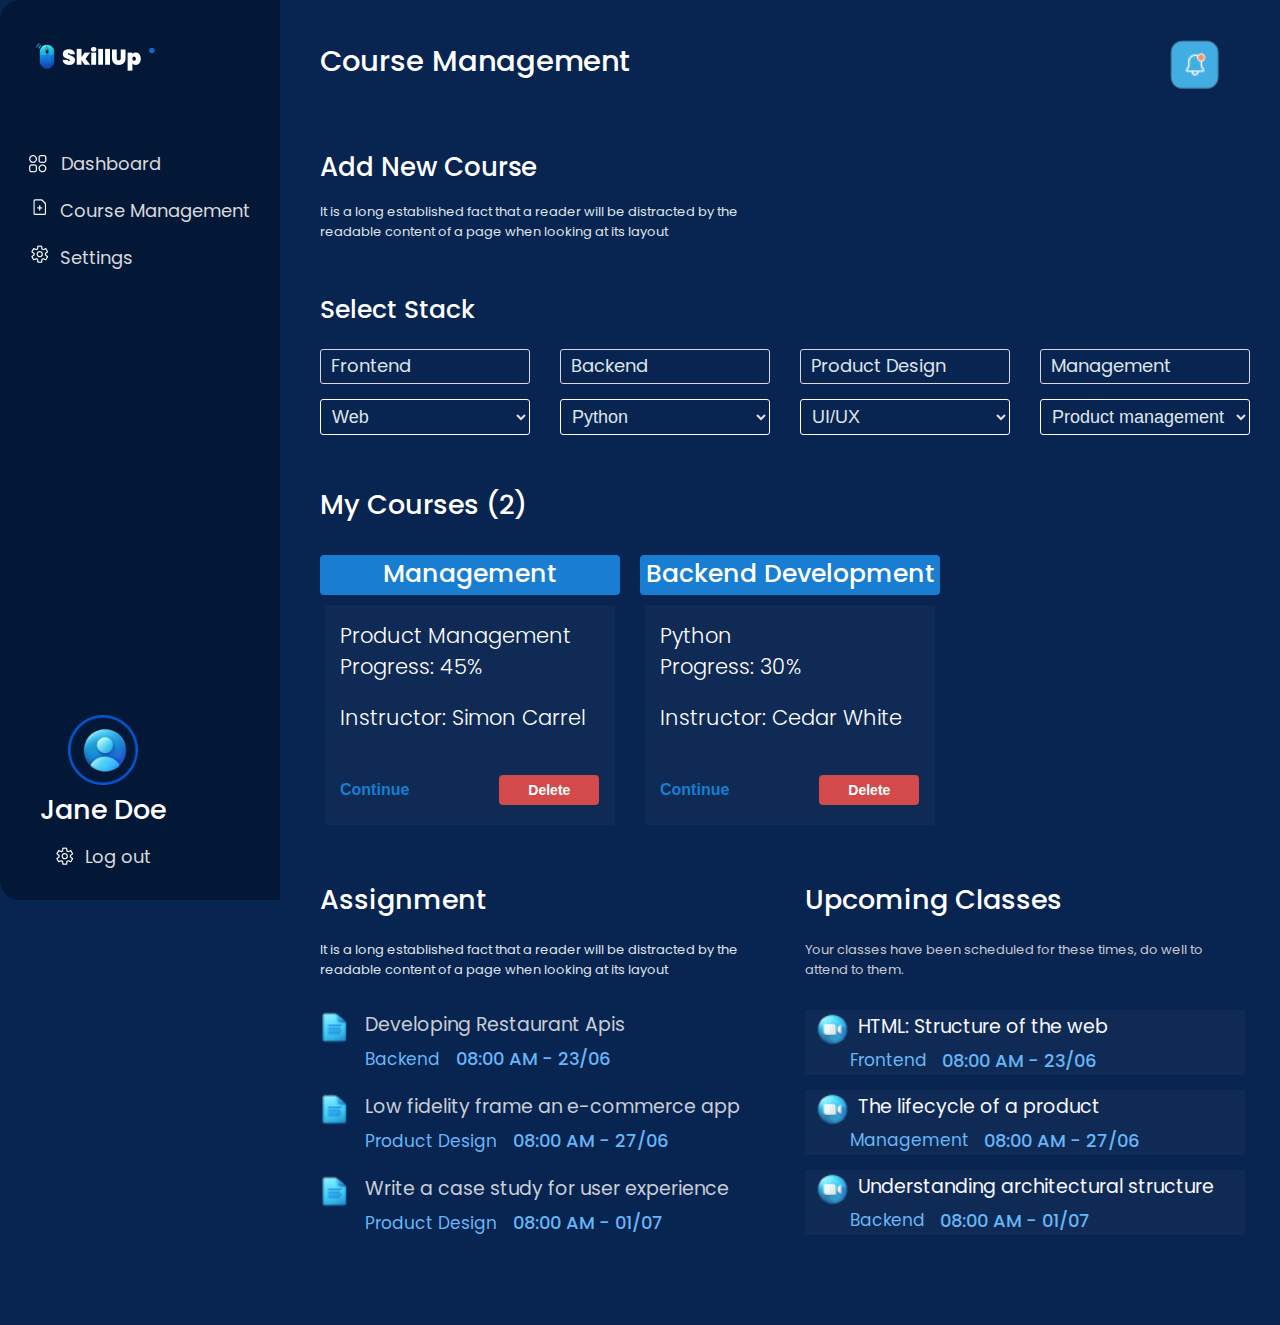
==== commit 6eed18e8: "made changes to dashboard & course management" ====
--- a/pages/coursemgt.html
+++ b/pages/coursemgt.html
@@ -35,7 +35,7 @@
               <img src="../assets/coursemgtassets/User.png">
               <p class="userr">Jane Doe</p>
               <a href="../index.html">
-                <img src="../assets/coursemgtassets/Settings.png" alt="log out" class="log-out">Log out
+                <img src="../assets/coursemgtassets/Settings.png" alt="log out" class="log-out" id="logout">Log out
               </a>
             </div>
           </div>
@@ -137,7 +137,7 @@
                   </div>  
               </div>
 
-              <d class="upcomingcon">
+              <div class="upcomingcon">
                 <p class="upcoming">Upcoming Classes</p>
                 <p class="your">Your classes have been scheduled for these times, do well to attend to them.
                 </p>
@@ -165,7 +165,7 @@
             <div class="footericon1"><a href="../pages/dashboard.html"><img src="../assets/coursemgtassets/Folder.png" alt="dashboard"></div>
             <div class="footericon2"><a href="../pages/coursemgt.html"><img src="../assets/coursemgtassets/Add.png" alt="course management"></div>
             <div class="footericon3"><a href="../pages/settings.html"><img src="../assets/coursemgtassets/Settings.png" alt="settings"></div>
-            <div class="footericon4"><a href="../index.html"><img src="../assets/coursemgtassets/Onoff.png" alt="log out"></div>
+            <div class="footericon4"><a href="../index.html"><img src="../assets/coursemgtassets/Onoff.png" alt="log out" id="logout"></div>
           </footer>
 </body>
 <script src="../javascript/coursemgt.js"></script>
--- a/styles/coursemgt.css
+++ b/styles/coursemgt.css
@@ -406,7 +406,7 @@
 
 .assignup{
     display: flex;
-    gap: 60px;
+    gap: 20px;
 }
 
 .upcons{
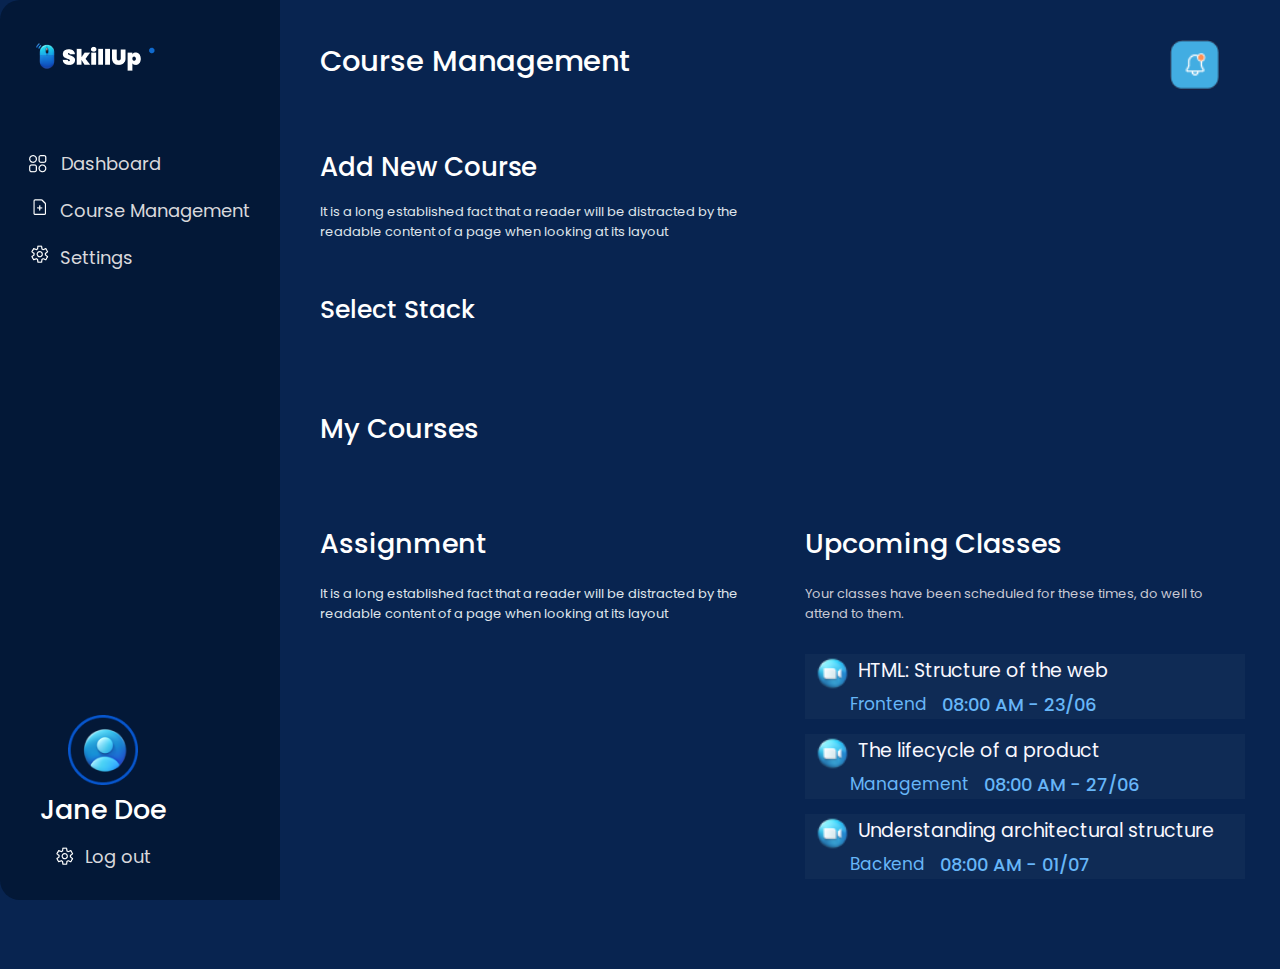
==== commit e7b655b3: "updated course fxn" ====
--- a/pages/coursemgt.html
+++ b/pages/coursemgt.html
@@ -54,7 +54,8 @@
             <p class="select">Select Stack</p>
 
             <div class="stack">
-            <div class="stack-div">
+              <p class="load"></p>
+            <!-- <div class="stack-div">
                         <label for="" class="front" id="tim">Frontend</label>
                         <select name="" id="stackoption">
                             <option value="004">Web</option>
@@ -81,27 +82,29 @@
                           <option value="005">Product management</option>
                           <option value="006">Project management</option>
                         </select>
-                    </div>
+                    </div> -->
+                    <p class="add-course"></p>
                     </div>
 
-            <p class="my">My Courses (2)</p>
+            <p class="my">My Courses <span></span></p>
 
             <section class="mycon">
-              <div class="mgtback">
-                <h6 class="management">Management</h6>
-                <div class="assess">
-                <div class="promgtcon">
-                  <p class="p">Product Management</p>
-                  <p class="pr">Progress: 45%</p>
-                  <p class="instructor">Instructor: Simon Carrel</p>
-                </div>
-                  <div class="condel">
-                    <button class="continue">Continue</button>
-                    <button class="delete">Delete</button>
-                  </div>
-                </div>
-              </div>
-
+              <p class="load-course"></p>
+                <!-- <div class="mgtback">
+                    <h6 class="management">Management</h6>
+                    <div class="assess">
+                      <div class="promgtcon">
+                        <p class="p">Product Management</p>
+                        <p class="pr">Progress: 45%</p>
+                        <p class="instructor">Instructor: Simon Carrel</p>
+                      </div>
+                        <div class="condel">
+                          <button class="continue">Continue</button>
+                          <button class="delete">Delete</button>
+                        </div>
+                    </div>
+                </div> -->
+<!-- 
               <div class="mgtback">
                 <h6 class="backend">Backend Development</h6>
                 <div class="assess">
@@ -115,7 +118,7 @@
                     <button class="delete">Delete</button>
                   </div>
                 </div>
-              </div>
+              </div> -->
             </section>
 
             <div class="assignup">
@@ -126,14 +129,14 @@
                   </p>
 
                   <div class="assigncon">
-                  <p class="assignmentbig"><img src="../assets/coursemgtassets/Document.png" class="doc"/>Developing Restaurant Apis</p>
+                  <!-- <p class="assignmentbig"><img src="../assets/coursemgtassets/Document.png" class="doc"/>Developing Restaurant Apis</p>
                   <p class="assignmentsmall">Backend <span class="time"> 08:00 AM - 23/06</span></p>
                   
                   <p class="assignmentbig"><img src="../assets/coursemgtassets/Document.png" class="doc"/>Low fidelity frame an e-commerce app</p>
                   <p class="assignmentsmall">Product Design <span class="time"> 08:00 AM - 27/06</span></p>
                  
                   <p class="assignmentbig"><img src="../assets/coursemgtassets/Document.png" class="doc"/>Write a case study for user experience</p>
-                  <p class="assignmentsmall">Product Design <span class="time"> 08:00 AM - 01/07</span></p>
+                  <p class="assignmentsmall">Product Design <span class="time"> 08:00 AM - 01/07</span></p> -->
                   </div>  
               </div>
 
--- a/styles/coursemgt.css
+++ b/styles/coursemgt.css
@@ -182,7 +182,7 @@
 }
 
 select{
-    width: 210px;
+    width: 185px;
     height: 36px;
     background: #082450;
     border: 1px solid #FFF;
@@ -196,12 +196,13 @@
 .my{
     font-size: 27px;
     font-weight: 500;
-    margin-top: 10px;
+    margin-top: 60px;
 }
 
 .mycon{
-    display: flex;
-    gap: 20px;
+    display: grid;
+    grid-template-columns:1fr 1fr 1fr;
+    gap: 10px;
 }
 
 .stack{
@@ -225,10 +226,11 @@
 }
 
 label{
-    width: 210px;
+    width: 185px;
     height: 35px;
     padding-left: 10px;
     padding-top: 2px;
+    margin-bottom: 10px;
 }
 
 .management{
@@ -598,6 +600,7 @@
 select{
 background: #031837;
 width: 210px;
+margin-bottom: 10px;
 }
 
 #option1{
@@ -857,12 +860,14 @@
 
 select{
     background: #031837;
+    margin-bottom: 10px;
+    width: 180px;
 }
 
 .stack{
     display: grid;
-    grid-template-columns: 1fr 1fr 1fr;
-    gap: 30px;
+    grid-template-columns: 1fr 1fr;
+    gap: 0px;
 }
 
 #stackoption{
@@ -881,7 +886,7 @@
 }
 
 label{
-    width: 210px;
+    width: 180px;
     height: 35px;
     padding-left: 10px;
     padding-top: 2px;
@@ -916,4 +921,4 @@
 .assignmentcon{
 margin-top: 100px;
 }
-}+}
